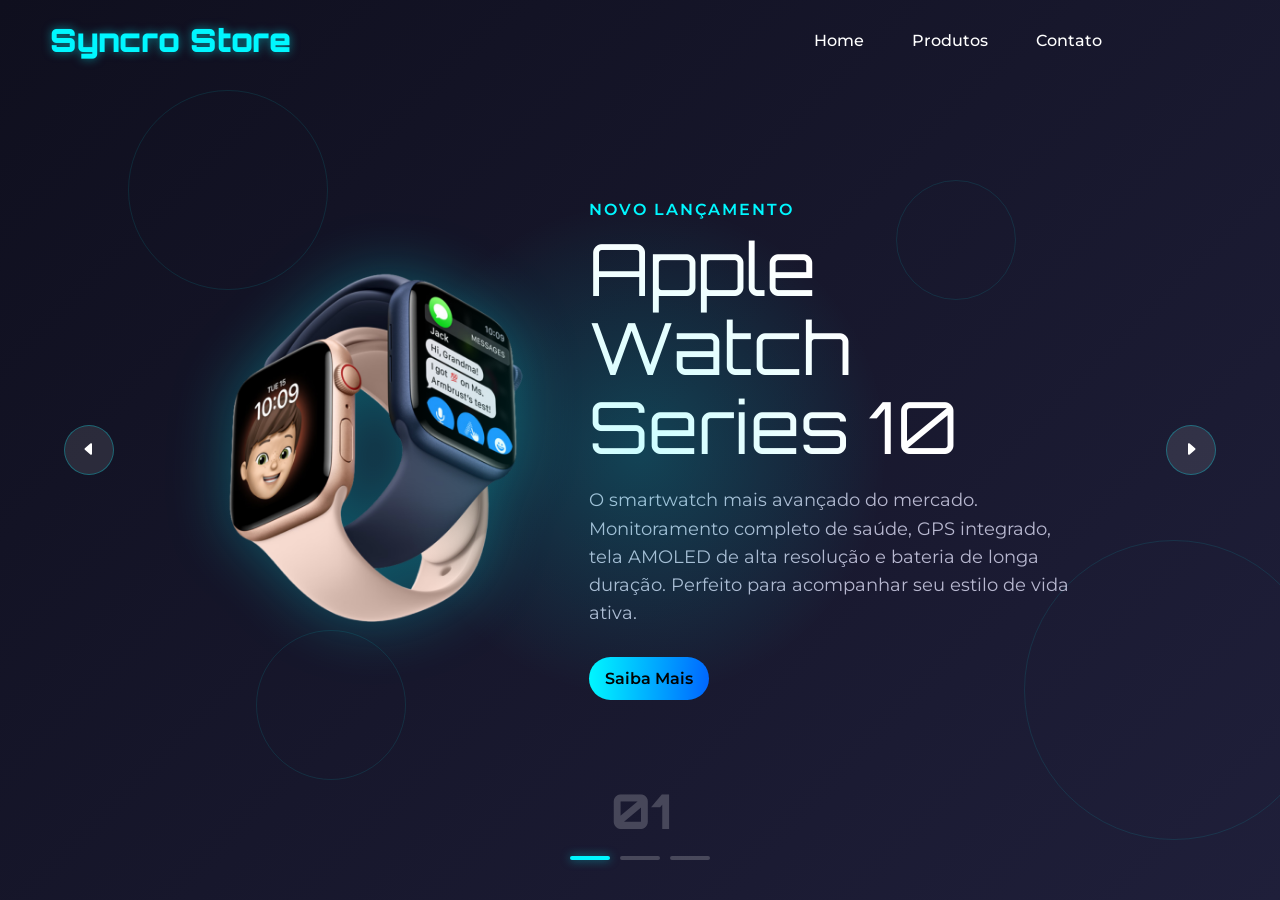
==== index.html @ ca81d356 "Initial commit" ====
<!DOCTYPE html>
<html lang="pt-br">
<head>
    <meta charset="UTF-8">
    <meta name="viewport" content="width=device-width, initial-scale=1.0">
    <meta name="theme-color" content="#0f0f1e">
    <link rel="stylesheet" href="style.css">
    <link rel="preconnect" href="https://fonts.googleapis.com">
    <link rel="preconnect" href="https://fonts.gstatic.com" crossorigin>
    <link href="https://fonts.googleapis.com/css2?family=Montserrat:ital,wght@0,100..900;1,100..900&family=Orbitron:wght@400..900&display=swap" rel="stylesheet">
    <title>Syncro Store</title>
</head>
<body>
    <header>
        <div class="logo">Syncro Store</div>
        <nav>
            <ul>
                <li>Home</li>
                <li>Produtos</li>
                <li>Contato</li>
            </ul>
        </nav>
    </header>

    <main class="container">
        <div class="tech-circle">
            <div class="circle"></div>
            <div class="circle"></div>
            <div class="circle"></div>
            <div class="circle"></div>
        </div>

        <div class="list">
            <div class="item active">

                <div class="product-img">
                    <img src="assets/apple-watch.png" alt="Image of Apple Watch">
                </div>
                <div class="content">
                    <p class="product-tag">Novo Lançamento</p>
                    <p class="product-name">Apple Watch Series 10</p>
                    <p class="product-description">O smartwatch mais avançado do mercado. Monitoramento completo de saúde, GPS integrado, tela AMOLED de alta resolução e bateria de longa duração. Perfeito para acompanhar seu estilo de vida ativa.</p>
                    <button class="btn">Saiba Mais</button>
                </div>
            </div>

            <div class="item">
                 <div class="product-img">
                    <img src="assets/air-pods.png" alt="Image of Air Pods Max">
                </div>
                <div class="content">
                    <p class="product-tag">Som Premium</p>
                    <p class="product-name">Air Pods Max</p>
                    <p class="product-description">Experimente o som em sua forma mais pura. Cancelamento de ruído adaptativo, qualidade de áudio excepcional e design ergonômico para o máximo conforto. Sua música nunca soou tão bem.</p>
                    <button class="btn">Saiba Mais</button>
                </div>
            </div>

            <div class="item">
                 <div class="product-img">
                    <img src="assets/vision-pro.png" alt="Image vision pro">
                </div>
                <div class="content">
                    <p class="product-tag">Alta Performance</p>
                    <p class="product-name">Vision Pro</p>
                    <p class="product-description">O óculos de realidade aumentada mais avançado do mercado. Experiência imersiva, interface intuitiva e design elegante para transformar sua forma de interagir com o mundo digital. Inovação ao alcance dos olhos.</p>
                    <button class="btn">Saiba Mais</button>
                </div>
            </div>
        </div>

        <div class="arrows">
            <button class="arrow-btn" id="prev">
                <svg xmlns="http://www.w3.org/2000/svg" width="16" height="16" fill="#fff" class="bi bi-caret-left-fill"
                    viewBox="0 0 16 16">
                    <path
                        d="m3.86 8.753 5.482 4.796c.646.566 1.658.106 1.658-.753V3.204a1 1 0 0 0-1.659-.753l-5.48 4.796a1 1 0 0 0 0 1.506z" />
                </svg>
            </button>
            <button class="arrow-btn" id="next">
                <svg xmlns="http://www.w3.org/2000/svg" width="16" height="16" fill="#fff" class="bi bi-caret-right-fill" viewBox="0 0 16 16">
                    <path d="m12.14 8.753-5.482 4.796c-.646.566-1.658.106-1.658-.753V3.204a1 1 0 0 1 1.659-.753l5.48 4.796a1 1 0 0 1 0 1.506z"/>
                </svg>
            </button>
        </div>

        <div class="indicators">
            <div class="numbers">01</div>
            <div class="dots">
                <div class="dot active"></div>
                <div class="dot"></div>
                <div class="dot"></div>
            </div>
        </div>
    </main>
</body>

<script src="script.js"></script>
</html>
---- style.css ----
@charset "UTF-8";
* {
    margin: 0;
    padding: 0;
    box-sizing: border-box;
    list-style: none;
    font-family: "Montserrat", sans-serif;
}

body{
    background-color: #0f0f1e;
    color: #fff;
    font-size: 16px;
    overflow: hidden;
}

header{
    position: fixed;
    width: 90vw;
    top: 0;
    padding: 20px 50px;
    display: flex;
    justify-content: space-between;
    align-items: center;
    z-index: 3;
}

.logo {
    font-family: "Orbitron", sans-serif;
    font-size: 2rem;
    font-weight: 900;
    color: #00f7ff;
    text-shadow: 0 0 10px rgba(0, 247, 255, 0.5);
}

header nav ul {
    display: flex;
    gap: 48px;
}
header nav ul li {
    position: relative;
    padding: 5px 0;
    font-weight: 500;
    cursor: pointer;
}
header nav ul li::after {
    content: '';
    position: absolute;
    left: 0;
    bottom: 0;
    width: 0;
    height: 2px;
    background-color: #00f7ff;
    transition: width 0.6s ease;
}

header nav ul li:hover::after {
    width: 100%;
}

.container {
    height: 100vh;
    position: relative;
    background: linear-gradient(135deg, #0f0f1e 0%, #1f1f3a 100%);
    overflow: hidden;
}

.container::before {
    content: '';
    position: absolute;
    width: 500px;
    height: 500px;
    border-radius: 50%;
    background: radial-gradient(circle, rgba(0, 247, 255, 0.2) 0%, rgba(15, 15, 30, 0) 70%);
    top: 50%;
    left: 50%;
    transform: translate(-50%, -50%);
    filter: blur(50%);
    z-index: 1;
    animation: pulse 5s infinite;
}

@keyframes pulse {
    0%{
        opacity: 0.5;
        transform: translate(-50%, -50%) scale(0.8);
    }
    100%{
        opacity: 1;
        transform: translate(-50%, -50%) scale(1.5);
    }
}

.list {
    width: 80%;
    height: 100%;
    margin: 0 auto;
    position: relative;
}

.item {
    position: absolute;
    inset: 0;
    display: flex;
    justify-content: center;
    align-items: center;
    opacity: 0;

    /*  ANIMAÇÃO    */
    transform: translateX(100vw);
    transition: transform 0.7s ease-in-out, opacity 0.7s ease-in-out;
}

.active {
    opacity: 1;
    transform: translateX(0);
}

.product-img {
    width: 45%;
    height: 100%;
    display: flex;
    align-items: center;
    justify-content: center;
    position: relative;
    z-index: 2;
}

.product-img img {
    max-width: 80%;
    max-height: 60%;
    filter: drop-shadow(0 0 30px rgba(0, 247, 255, 0.3));
    
    /*  ANIMAÇÃO   */
    transform: translateX(200px);
    opacity: 0;
    transition: transform 0.6s ease, opacity 0.6s ease;
    transition-delay: 0.6s;
}

.active .product-img img {
    transform: translateX(0);
    opacity: 1;
}
.content {
    width: 55%;
    padding-right: 80px;
    display: flex;
    align-items: flex-start;
    justify-content: center;
    z-index: 2;
    flex-direction: column;
}

.product-tag {
    font-size: 1rem;
    text-transform: uppercase;
    color: #00f7ff;
    font-weight: 600;
    letter-spacing: 2px;
    margin-bottom: 10px;

    /*  ANIMAÇÃO   */
    transform: translateX(200px);
    opacity: 0;
    transition: transform 0.6s ease, opacity 0.6s ease;
    transition-delay: 0.6s;
}

.active .product-tag {
    transform: translateX(0);
    opacity: 1;

}

.product-name {
    font-size: 4.5rem;
    font-family: "Orbitron", sans-serif;
    line-height: 1.1;
    margin-bottom: 20px;
/*  ANIMAÇÃO   */
    transform: translateX(200px);
    opacity: 0;
    transition: transform 0.6s ease, opacity 0.6s ease;
    transition-delay: 0.6s;
}

.active .product-name {
    transform: translateX(0);
    opacity: 1;
}

.product-description{
    font-size: 1.1rem;
    color: #b8b8d0;
    line-height: 1.6;
    margin-bottom: 30px;
    max-width: 600px;

    /*  ANIMAÇÃO   */
    transform: translateX(200px);
    opacity: 0;
    transition: transform 0.6s ease, opacity 0.6s ease;
    transition-delay: 0.6s;
}

.active .product-description {
    transform: translateX(0);
    opacity: 1;
}

.btn {
    padding: 12px 16px;
    background: linear-gradient(90deg, #00f7ff, #0066ff);
    border-radius: 30px;
    color: #000;
    font-size: 1rem;
    font-weight: 600;
    cursor: pointer;
    border: none;
    transition: all 0.3s ease;

    /*  ANIMAÇÃO   */
    transform: translateX(200px);
    opacity: 0;
    transition: transform 0.6s ease, opacity 0.6s ease;
    transition-delay: 0.6s;
}

.active .btn {
    transform: translateX(0);
    opacity: 1;
}

.btn:hover{
    opacity: 0.8;
    transform: scale(1.05);
    box-shadow: 0 0 15px rgba(0, 247, 255, 0.6);
}

.arrows {
    position: absolute;
    width: 90%;
    display: flex;
    justify-content: space-between;
    top: 50%;
    left: 50%;
    transform: translate(-50%, -50%);
    z-index: 5;
}

.arrow-btn {
    width: 50px;
    height: 50px;
    border-radius: 50%;
    cursor: pointer;
    background-color: rgba(255, 255, 255, 0.1);
    border: 1px solid #00f7ff4d;
}

.arrow-btn:hover {
    background-color: rgba(0, 247, 255, 0.2);
    border-color: #00f7ff;
}

.indicators {
    position: absolute;
    bottom: 40px;
    left: 50%;
    transform: translateX(-50%);
    display: flex;
    flex-direction: column;
    align-items: center;
    gap: 15px;
    z-index: 5;
}

.numbers {
    font-family: "Orbitron", sans-serif;
    font-size: 3rem;
    font-weight: 800;
    color: rgba(255, 255, 255, 0.2);
}
.dots {
    display: flex;
    gap: 10px;
}

.dot{
    width: 40px;
    height: 4px;
    background-color: rgba(255, 255, 255, 0.2);
    border-radius: 2px;
}

.dot.active {
    background-color: #00f7ff;
    box-shadow: 0 0 10px rgba(0, 247, 255, 0.5);
}

.tech-circle{
    position: absolute;
    top: 0;
    left: 0;
    width: 100%;
    height: 100%;
    overflow: hidden;
}

@keyframes move-circle-1 {
     0% {
        transform: translate(0, 0) scale(1);
        border-color: rgba(0, 247, 255, 0.1);
    }
    50% {
        transform: translate(-20px, -15px) scale(1.2);
        border-color: rgba(0, 247, 255, 0.3);
    }
    100% {
        transform: translate(0, 0) scale(1);
        border-color: rgba(0, 247, 255, 0.2);
    }
}

@keyframes move-circle-2 {
     0% {
        transform: translate(0, 0) scale(1);
        border-color: rgba(0, 247, 255, 0.1);
    }
    50% {
        transform: translate(-20px, -15px) scale(1.2);
        border-color: rgba(0, 247, 255, 0.3);
    }
    100% {
        transform: translate(0, 0) scale(1);
        border-color: rgba(0, 247, 255, 0.2);
    }
}

@keyframes move-circle-3 {
     0% {
        transform: translate(0, 0) scale(1);
        border-color: rgba(0, 247, 255, 0.1);
    }
    50% {
        transform: translate(-20px, -15px) scale(1.2);
        border-color: rgba(0, 247, 255, 0.3);
    }
    100% {
        transform: translate(0, 0) scale(1);
        border-color: rgba(0, 247, 255, 0.2);
    }
    
}

@keyframes move-circle-4 {
    0% {
        transform: translate(0, 0) scale(1);
        border-color: rgba(0, 247, 255, 0.1);
    }
    50% {
        transform: translate(-20px, -15px) scale(1.2);
        border-color: rgba(0, 247, 255, 0.3);
    }
    100% {
        transform: translate(0, 0) scale(1);
        border-color: rgba(0, 247, 255, 0.2);
    }
}

.circle {
    position: absolute;
    border-radius: 50%;
    border: 1px solid rgba(0, 247, 255, 0.1);
    animation-iteration-count: infinite;
    animation-timing-function: ease-in-out;
}

.circle:nth-child(1) {
    width: 200px;
    height: 200px;
    top: 10%;
    left: 10%;
    animation-name: move-circle-1;
    animation-duration: 8s;
}

.circle:nth-child(2) {
    width: 300px;
    height: 300px;
    top: 60%;
    left: 80%;
    animation-name: move-circle-2;
    animation-duration: 10s;
    animation-delay: 1s;
}

.circle:nth-child(3) {
    width: 150px;
    height: 150px;
    top: 70%;
    left: 20%;
    animation-name: move-circle-3;
    animation-duration: 9s;
    animation-delay: 2s;
}

.circle:nth-child(4) {
    width: 120px;
    height: 120px;
    top: 20%;
    left: 70%;
    animation-name: move-circle-4;
    animation-duration: 11s;
    animation-delay: 0.5s;
}
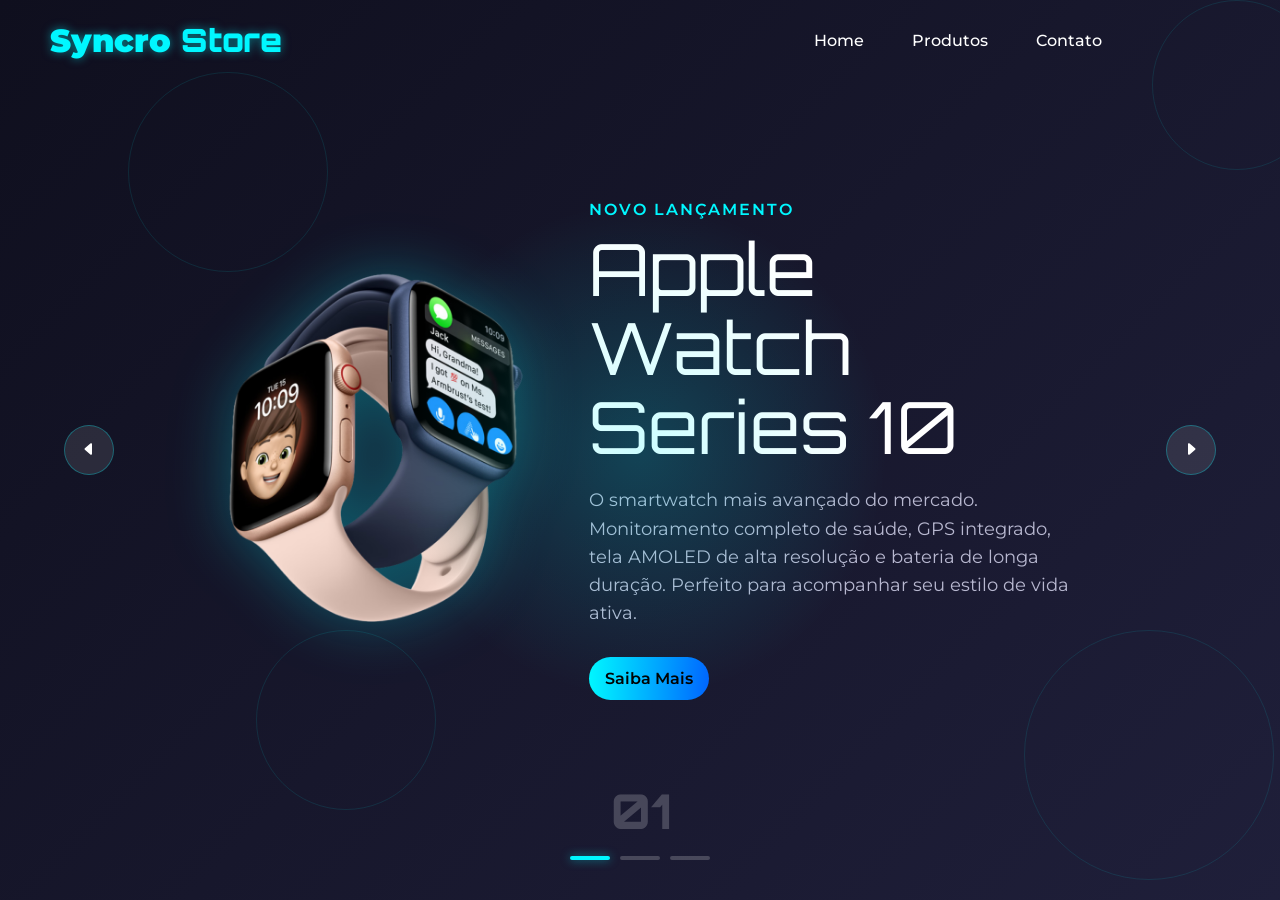
==== commit cff6dc64: "Update Project" ====
--- a/index.html
+++ b/index.html
@@ -4,21 +4,21 @@
     <meta charset="UTF-8">
     <meta name="viewport" content="width=device-width, initial-scale=1.0">
     <meta name="theme-color" content="#0f0f1e">
-    <link rel="stylesheet" href="style.css">
+    <title>Syncro Store</title>
     <link rel="preconnect" href="https://fonts.googleapis.com">
     <link rel="preconnect" href="https://fonts.gstatic.com" crossorigin>
     <link href="https://fonts.googleapis.com/css2?family=Montserrat:ital,wght@0,100..900;1,100..900&family=Orbitron:wght@400..900&display=swap" rel="stylesheet">
-    <title>Syncro Store</title>
+    <link rel="stylesheet" href="./styles/style.css">
 </head>
 <body>
     <header>
-        <div class="logo">Syncro Store</div>
+        <a href="index.html" class="logo" id="logo">
+            <span>Syncro</span> Store
+        </a>
         <nav>
-            <ul>
-                <li>Home</li>
-                <li>Produtos</li>
-                <li>Contato</li>
-            </ul>
+            <a href="index.html">Home</a>
+            <a href="produtos.html">Produtos</a>
+            <a href="contato.html">Contato</a>
         </nav>
     </header>
 
@@ -95,5 +95,5 @@
     </main>
 </body>
 
-<script src="script.js"></script>
+<script src="./scripts/script.js"></script>
 </html>
--- a/styles/style.css
+++ b/styles/style.css
@@ -0,0 +1,422 @@
+@charset "UTF-8";
+* {
+    margin: 0;
+    padding: 0;
+    box-sizing: border-box;
+    list-style: none;
+    font-family: "Montserrat", sans-serif;
+}
+
+body{
+    background-color: #0f0f1e;
+    color: #fff;
+    font-size: 16px;
+    overflow: hidden;
+}
+
+header{
+    position: fixed;
+    width: 90vw;
+    top: 0;
+    padding: 20px 50px;
+    display: flex;
+    justify-content: space-between;
+    align-items: center;
+    z-index: 3;
+}
+
+header a.logo {
+    font-family: "Orbitron", sans-serif;
+    font-size: 2rem;
+    font-weight: 900;
+    color: #00f7ff;
+    text-shadow: 0 0 10px rgba(0, 247, 255, 0.5);
+    cursor: pointer;
+    text-decoration: none;
+}
+
+header nav {
+    display: flex;
+    gap: 48px;
+}
+header nav a {
+    position: relative;
+    padding: 5px 0;
+    font-weight: 500;
+    cursor: pointer;
+    text-decoration: none;
+    color: inherit;
+}
+header nav a::after {
+    content: '';
+    position: absolute;
+    left: 0;
+    bottom: 0;
+    width: 0;
+    height: 2px;
+    background-color: #00f7ff;
+    transition: width 0.6s ease;
+}
+
+header nav a:hover::after {
+    width: 100%;
+}
+
+.container {
+    height: 100vh;
+    position: relative;
+    background: linear-gradient(135deg, #0f0f1e 0%, #1f1f3a 100%);
+    overflow: hidden;
+}
+
+.container::before {
+    content: '';
+    position: absolute;
+    width: 500px;
+    height: 500px;
+    border-radius: 50%;
+    background: radial-gradient(circle, rgba(0, 247, 255, 0.2) 0%, rgba(15, 15, 30, 0) 70%);
+    top: 50%;
+    left: 50%;
+    transform: translate(-50%, -50%);
+    filter: blur(50%);
+    z-index: 1;
+    animation: pulse 5s infinite;
+}
+
+@keyframes pulse {
+    0%{
+        opacity: 0.5;
+        transform: translate(-50%, -50%) scale(0.8);
+    }
+    100%{
+        opacity: 1;
+        transform: translate(-50%, -50%) scale(1.5);
+    }
+}
+
+.list {
+    width: 80%;
+    height: 100%;
+    margin: 0 auto;
+    position: relative;
+}
+
+.item {
+    position: absolute;
+    inset: 0;
+    display: flex;
+    justify-content: center;
+    align-items: center;
+    opacity: 0;
+
+    /*  ANIMAÇÃO    */
+    transform: translateX(100vw);
+    transition: transform 0.7s ease-in-out, opacity 0.7s ease-in-out;
+}
+
+.active {
+    opacity: 1;
+    transform: translateX(0);
+}
+
+.product-img {
+    width: 45%;
+    height: 100%;
+    display: flex;
+    align-items: center;
+    justify-content: center;
+    position: relative;
+    z-index: 2;
+}
+
+.product-img img {
+    max-width: 80%;
+    max-height: 60%;
+    filter: drop-shadow(0 0 30px rgba(0, 247, 255, 0.3));
+    
+    /*  ANIMAÇÃO   */
+    transform: translateX(200px);
+    opacity: 0;
+    transition: transform 0.6s ease, opacity 0.6s ease;
+    transition-delay: 0.6s;
+}
+
+.active .product-img img {
+    transform: translateX(0);
+    opacity: 1;
+}
+.content {
+    width: 55%;
+    padding-right: 80px;
+    display: flex;
+    align-items: flex-start;
+    justify-content: center;
+    z-index: 2;
+    flex-direction: column;
+}
+
+.product-tag {
+    font-size: 1rem;
+    text-transform: uppercase;
+    color: #00f7ff;
+    font-weight: 600;
+    letter-spacing: 2px;
+    margin-bottom: 10px;
+
+    /*  ANIMAÇÃO   */
+    transform: translateX(200px);
+    opacity: 0;
+    transition: transform 0.6s ease, opacity 0.6s ease;
+    transition-delay: 0.6s;
+}
+
+.active .product-tag {
+    transform: translateX(0);
+    opacity: 1;
+
+}
+
+.product-name {
+    font-size: 4.5rem;
+    font-family: "Orbitron", sans-serif;
+    line-height: 1.1;
+    margin-bottom: 20px;
+/*  ANIMAÇÃO   */
+    transform: translateX(200px);
+    opacity: 0;
+    transition: transform 0.6s ease, opacity 0.6s ease;
+    transition-delay: 0.6s;
+}
+
+.active .product-name {
+    transform: translateX(0);
+    opacity: 1;
+}
+
+.product-description{
+    font-size: 1.1rem;
+    color: #b8b8d0;
+    line-height: 1.6;
+    margin-bottom: 30px;
+    max-width: 600px;
+
+    /*  ANIMAÇÃO   */
+    transform: translateX(200px);
+    opacity: 0;
+    transition: transform 0.6s ease, opacity 0.6s ease;
+    transition-delay: 0.6s;
+}
+
+.active .product-description {
+    transform: translateX(0);
+    opacity: 1;
+}
+
+.btn {
+    padding: 12px 16px;
+    background: linear-gradient(90deg, #00f7ff, #0066ff);
+    border-radius: 30px;
+    color: #000;
+    font-size: 1rem;
+    font-weight: 600;
+    cursor: pointer;
+    border: none;
+    transition: all 0.3s ease;
+
+    /*  ANIMAÇÃO   */
+    transform: translateX(200px);
+    opacity: 0;
+    transition: transform 0.6s ease, opacity 0.6s ease;
+    transition-delay: 0.6s;
+}
+
+.active .btn {
+    transform: translateX(0);
+    opacity: 1;
+}
+
+.btn:hover{
+    opacity: 0.8;
+    transform: scale(1.05);
+    box-shadow: 0 0 15px rgba(0, 247, 255, 0.6);
+}
+
+.arrows {
+    position: absolute;
+    width: 90%;
+    display: flex;
+    justify-content: space-between;
+    top: 50%;
+    left: 50%;
+    transform: translate(-50%, -50%);
+    z-index: 5;
+}
+
+.arrow-btn {
+    width: 50px;
+    height: 50px;
+    border-radius: 50%;
+    cursor: pointer;
+    background-color: rgba(255, 255, 255, 0.1);
+    border: 1px solid #00f7ff4d;
+}
+
+.arrow-btn:hover {
+    background-color: rgba(0, 247, 255, 0.2);
+    border-color: #00f7ff;
+}
+
+.indicators {
+    position: absolute;
+    bottom: 40px;
+    left: 50%;
+    transform: translateX(-50%);
+    display: flex;
+    flex-direction: column;
+    align-items: center;
+    gap: 15px;
+    z-index: 5;
+}
+
+.numbers {
+    font-family: "Orbitron", sans-serif;
+    font-size: 3rem;
+    font-weight: 800;
+    color: rgba(255, 255, 255, 0.2);
+}
+.dots {
+    display: flex;
+    gap: 10px;
+}
+
+.dot{
+    width: 40px;
+    height: 4px;
+    background-color: rgba(255, 255, 255, 0.2);
+    border-radius: 2px;
+}
+
+.dot.active {
+    background-color: #00f7ff;
+    box-shadow: 0 0 10px rgba(0, 247, 255, 0.5);
+}
+
+.tech-circle{
+    position: absolute;
+    top: 0;
+    left: 0;
+    width: 100%;
+    height: 100%;
+    overflow: hidden;
+}
+
+@keyframes move-circle-1 {
+     0% {
+        transform: translate(0, 0) scale(1);
+        border-color: rgba(0, 247, 255, 0.1);
+    }
+    50% {
+        transform: translate(-20px, -15px) scale(1.3);
+        border-color: rgba(0, 247, 255, 0.2);
+    }
+    100% {
+        transform: translate(0, 0) scale(1);
+        border-color: rgba(0, 247, 255, 0.1);
+    }
+}
+
+@keyframes move-circle-2 {
+     0% {
+        transform: translate(0, 0) scale(1.5);
+        border-color: rgba(0, 247, 255, 0.1);
+    }
+    50% {
+        transform: translate(-20px, -15px) scale(1);
+        border-color: rgba(0, 247, 255, 0.2);
+    }
+    100% {
+        transform: translate(0, 0) scale(1.5);
+        border-color: rgba(0, 247, 255, 0.1);
+    }
+}
+
+@keyframes move-circle-3 {
+     0% {
+        transform: translate(0, 0) scale(1);
+        border-color: rgba(0, 247, 255, 0.1);
+    }
+    50% {
+        transform: translate(-20px, -15px) scale(1.9);
+        border-color: rgba(0, 247, 255, 0.2);
+    }
+    100% {
+        transform: translate(0, 0) scale(1);
+        border-color: rgba(0, 247, 255, 0.1);
+    }
+    
+}
+
+@keyframes move-circle-4 {
+    0% {
+        transform: translate(0, 0) scale(1);
+        border-color: rgba(0, 247, 255, 0.1);
+    }
+    50% {
+        transform: translate(-20px, -15px) scale(1.6);
+        border-color: rgba(0, 247, 255, 0.19);
+    }
+    100% {
+        transform: translate(0, 0) scale(1);
+        border-color: rgba(0, 247, 255, 0.1);
+    }
+}
+
+.circle {
+    position: absolute;
+    border-radius: 50%;
+    border: 1px solid rgba(0, 247, 255, 0.1);
+    animation-iteration-count: infinite;
+    animation-timing-function: ease-in-out;
+}
+
+.circle:nth-child(1) {
+    width: 200px;
+    height: 200px;
+    top: 8%;
+    left: 10%;
+    animation-name: move-circle-1;
+    animation-duration: 8s;
+    animation-name: 1s;
+}
+
+.circle:nth-child(2) {
+    width: 250px;
+    height: 250px;
+    top: 70%;
+    left: 80%;
+    animation-name: move-circle-2;
+    animation-duration: 10s;
+    animation-delay: 1s;
+}
+
+.circle:nth-child(3) {
+    width: 180px;
+    height: 180px;
+    top: 70%;
+    left: 20%;
+    animation-name: move-circle-3;
+    animation-duration: 9s;
+    animation-delay: 2s;
+}
+
+.circle:nth-child(4) {
+    width: 170px;
+    height: 170px;
+    top: 0%;
+    left: 90%;
+    animation-name: move-circle-4;
+    animation-duration: 11s;
+    animation-delay: 0.5s;
+}
+
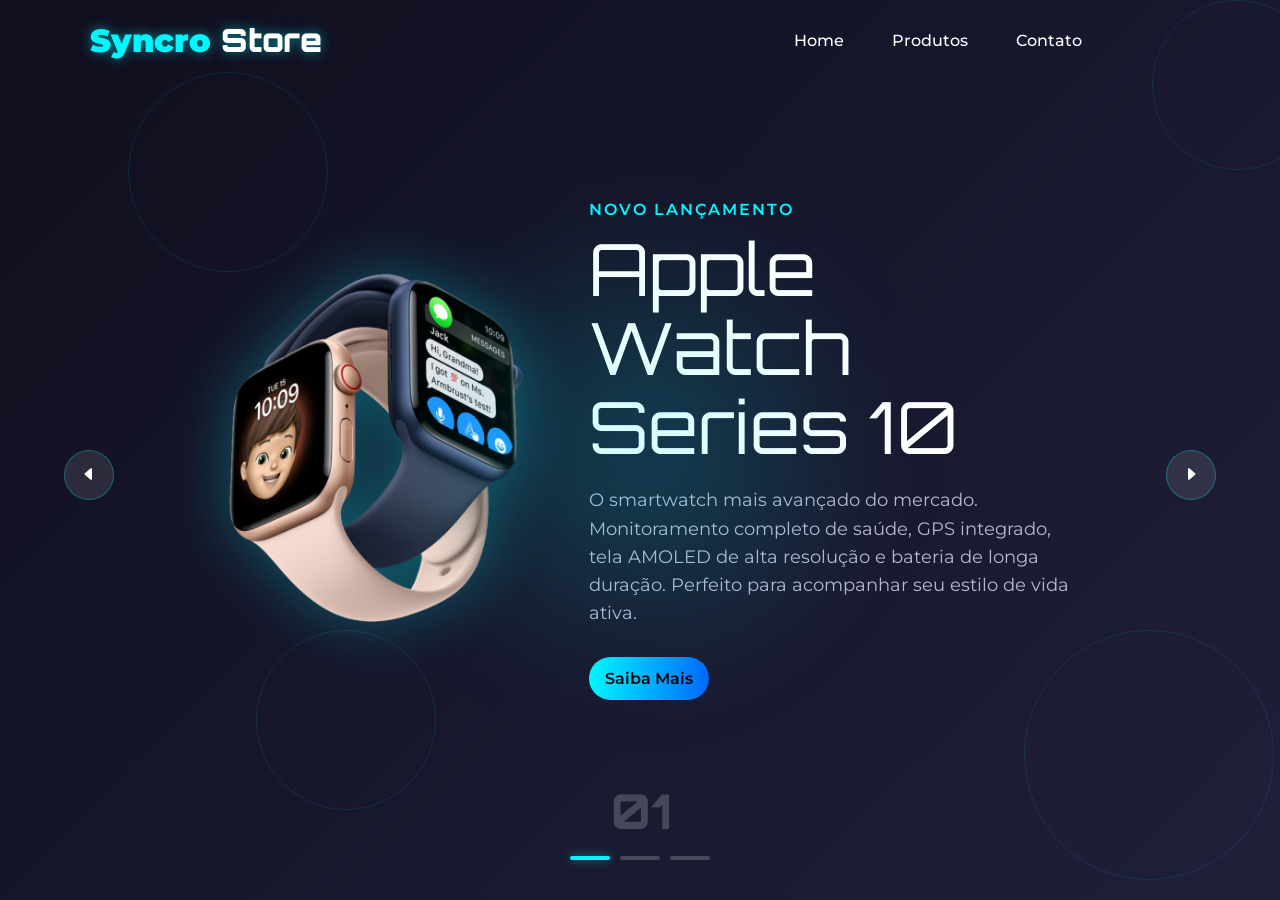
==== commit 38fccd1c: "Update Responsiviness" ====
--- a/index.html
+++ b/index.html
@@ -9,6 +9,7 @@
     <link rel="preconnect" href="https://fonts.gstatic.com" crossorigin>
     <link href="https://fonts.googleapis.com/css2?family=Montserrat:ital,wght@0,100..900;1,100..900&family=Orbitron:wght@400..900&display=swap" rel="stylesheet">
     <link rel="stylesheet" href="./styles/style.css">
+    <link rel="stylesheet" href="./styles/responsive.css">
 </head>
 <body>
     <header>
@@ -50,7 +51,7 @@
                 </div>
                 <div class="content">
                     <p class="product-tag">Som Premium</p>
-                    <p class="product-name">Air Pods Max</p>
+                    <p class="product-name">AirPods Max</p>
                     <p class="product-description">Experimente o som em sua forma mais pura. Cancelamento de ruído adaptativo, qualidade de áudio excepcional e design ergonômico para o máximo conforto. Sua música nunca soou tão bem.</p>
                     <button class="btn">Saiba Mais</button>
                 </div>
--- a/styles/style.css
+++ b/styles/style.css
@@ -1,4 +1,5 @@
 @charset "UTF-8";
+
 * {
     margin: 0;
     padding: 0;
@@ -12,27 +13,55 @@
     color: #fff;
     font-size: 16px;
     overflow: hidden;
+    opacity: 0;
+    animation: pageReveal 0.9s ease-out forwards;
+}
+
+@keyframes pageReveal {
+    from {
+        opacity: 0;
+        transform: translateY(12px);
+    }
+    to {
+        opacity: 1;
+        transform: translateY(0);
+    }
 }
 
 header{
     position: fixed;
     width: 90vw;
     top: 0;
-    padding: 20px 50px;
+    padding: 20px 70px;
     display: flex;
     justify-content: space-between;
     align-items: center;
     z-index: 3;
-}
-
-header a.logo {
+    opacity: 0;
+    transform: translateY(-16px);
+    animation: headerDropIn 0.8s ease-out 0.2s forwards;
+}
+
+@keyframes headerDropIn {
+    to {
+        opacity: 1;
+        transform: translateY(0);
+    }
+}
+
+.logo {
     font-family: "Orbitron", sans-serif;
     font-size: 2rem;
+    padding-left: 20px;
     font-weight: 900;
-    color: #00f7ff;
-    text-shadow: 0 0 10px rgba(0, 247, 255, 0.5);
+    color: #fff;
+    text-shadow: 0 0 12px rgba(0, 247, 255, 0.5);
     cursor: pointer;
     text-decoration: none;
+}
+
+.logo span {
+    color: #00f7ff;
 }
 
 header nav {
@@ -79,7 +108,7 @@
     top: 50%;
     left: 50%;
     transform: translate(-50%, -50%);
-    filter: blur(50%);
+    filter: blur(50px);
     z-index: 1;
     animation: pulse 5s infinite;
 }
@@ -251,6 +280,8 @@
     left: 50%;
     transform: translate(-50%, -50%);
     z-index: 5;
+    opacity: 0;
+    animation: fadeInUp 0.7s ease-out 0.45s forwards;
 }
 
 .arrow-btn {
@@ -277,6 +308,19 @@
     align-items: center;
     gap: 15px;
     z-index: 5;
+    opacity: 0;
+    animation: fadeInUp 0.7s ease-out 0.55s forwards;
+}
+
+@keyframes fadeInUp {
+    from {
+        opacity: 0;
+        transform: translate(-50%, 10px);
+    }
+    to {
+        opacity: 1;
+        transform: translate(-50%, 0);
+    }
 }
 
 .numbers {
@@ -354,7 +398,6 @@
         transform: translate(0, 0) scale(1);
         border-color: rgba(0, 247, 255, 0.1);
     }
-    
 }
 
 @keyframes move-circle-4 {
@@ -387,7 +430,7 @@
     left: 10%;
     animation-name: move-circle-1;
     animation-duration: 8s;
-    animation-name: 1s;
+    animation-delay: 1s;
 }
 
 .circle:nth-child(2) {
@@ -418,5 +461,4 @@
     animation-name: move-circle-4;
     animation-duration: 11s;
     animation-delay: 0.5s;
-}
-
+}
--- a/styles/responsive.css
+++ b/styles/responsive.css
@@ -0,0 +1,458 @@
+/* Responsividade global (tablet e celular) */
+/* Mantém desktop inalterado ao atuar apenas por media queries */
+
+/* ===== TABLET ===== */
+@media (max-width: 1024px) {
+    body {
+        overflow-x: hidden;
+    }
+
+    header {
+        width: 100%;
+        padding: 16px 24px;
+        gap: 12px;
+        flex-wrap: wrap;
+        justify-content: center;
+    }
+
+    .logo {
+        font-size: 1.7rem;
+        padding-left: 0;
+        text-align: center;
+    }
+
+    header nav,
+    nav {
+        width: 100%;
+        display: flex;
+        justify-content: center;
+        flex-wrap: wrap;
+        gap: 18px;
+    }
+
+    .container {
+        width: 100%;
+    }
+
+    /* Home */
+    .list {
+        width: 92%;
+        padding-top: 86px;
+    }
+
+    .item {
+        gap: 24px;
+    }
+
+    .product-img img {
+        max-width: 92%;
+        max-height: 52%;
+    }
+
+    .content {
+        padding-right: 16px;
+    }
+
+    .product-name {
+        font-size: 3.1rem;
+    }
+
+    .product-description {
+        font-size: 1rem;
+        line-height: 1.5;
+    }
+
+    .arrows {
+        width: 96%;
+    }
+
+    .indicators {
+        bottom: 20px;
+    }
+
+    .numbers {
+        font-size: 2.3rem;
+    }
+
+    /* Produtos */
+    .products-hero {
+        padding: 6rem 1.5rem 1rem;
+        width: 100vw;
+        margin: 20px 0px;
+    }
+
+    .page-title {
+        font-size: 2.8rem;
+    }
+
+    .filters {
+        padding: 1.2rem 1rem;
+        gap: 0.65rem;
+    }
+
+    .products-grid {
+        grid-template-columns: repeat(2, minmax(0, 1fr));
+        padding: 1.4rem 1.4rem 2.5rem;
+        gap: 1.1rem;
+    }
+
+    .product-card {
+        padding: 1.35rem;
+    }
+
+    .card-img {
+        width: 165px;
+        height: 165px;
+    }
+
+    /* Contato */
+    .hero {
+        padding: 18px 10px;
+    }
+
+    .hero-subtitle {
+        font-size: 0.98rem;
+    }
+
+    .contact-grid {
+        grid-template-columns: repeat(2, minmax(0, 1fr));
+    }
+
+    .form-section {
+        padding: 22px;
+    }
+}
+
+@media (max-width: 940px) {
+    .container {
+        margin-top: 0px;
+    }
+
+    .contact-grid {
+        grid-template-columns: 1fr;
+    }
+}
+
+
+/* ===== CELULAR ===== */
+@media (max-width: 768px) {
+    header {
+        position: fixed;
+        padding: 12px 12px;
+        flex-direction: column;
+        align-items: center;
+        gap: 8px;
+    }
+
+    .logo {
+        font-size: 1.35rem;
+    }
+
+    header nav,
+    nav {
+        gap: 10px;
+    }
+
+    header nav a,
+    nav a {
+        font-size: 0.9rem;
+        padding: 4px 0;
+    }
+
+    /* Home */
+    .container {
+        height: 100vh;
+    }
+
+    .list {
+        width: 94%;
+        height: 100%;
+        padding-top: 130px;
+    }
+
+    .item {
+        flex-direction: column;
+        justify-content: flex-start;
+        align-items: center;
+        inset: 0;
+        padding-top: 8px;
+    }
+
+    .product-img {
+        width: 100%;
+        height: 32%;
+    }
+
+    .product-img img {
+        max-height: 96%;
+        max-width: 74%;
+    }
+
+    .content {
+        width: 100%;
+        align-items: center;
+        text-align: center;
+        padding: 0 8px 70px;
+    }
+
+    .product-tag {
+        font-size: 0.8rem;
+        margin-bottom: 8px;
+    }
+
+    .product-name {
+        font-size: 2rem;
+        margin-bottom: 12px;
+    }
+
+    .product-description {
+        font-size: 0.92rem;
+        line-height: 1.45;
+        margin-bottom: 16px;
+        max-width: 95%;
+    }
+
+    .btn {
+        width: 100%;
+        max-width: 230px;
+        font-size: 0.9rem;
+    }
+
+    .arrows {
+        top: auto;
+        bottom: 88px;
+        width: 92%;
+        transform: translateX(-50%);
+    }
+
+    .arrow-btn {
+        width: 40px;
+        height: 40px;
+    }
+
+    .indicators {
+        bottom: 18px;
+        gap: 8px;
+    }
+
+    .numbers {
+        font-size: 1.5rem;
+    }
+
+    .dot {
+        width: 24px;
+    }
+
+    .circle:nth-child(1),
+    .circle:nth-child(2),
+    .circle:nth-child(3),
+    .circle:nth-child(4) {
+        transform: scale(0.8);
+    }
+
+    /* Produtos */
+    body {
+        position: static;
+    }
+
+    .products-hero {
+        padding: 1rem 1rem 1rem;
+    }
+
+    .page-title {
+        font-size: 2rem;
+    }
+
+    .page-subtitle {
+        font-size: 0.95rem;
+    }
+
+    .filters {
+        padding: 0.9rem 0.8rem;
+        gap: 0.55rem;
+    }
+
+    .filter-btn {
+        font-size: 0.75rem;
+        padding: 0.5rem 0.9rem;
+    }
+
+    .products-grid {
+        grid-template-columns: 1fr;
+        padding: 1rem 1rem 2rem;
+        gap: 1rem;
+    }
+
+    .product-card {
+        border-radius: 16px;
+        padding: 1.1rem;
+    }
+
+    .card-img {
+        width: 140px;
+        height: 140px;
+    }
+
+    .btn-pulse {
+        width: 100%;
+        max-width: 220px;
+    }
+
+    /* Contato */
+    .container {
+        width: min(1200px, 95%);
+        margin: 0 auto 26px;
+        padding-top: 90px;
+    }
+
+    .hero-title {
+        font-size: 1.85rem;
+    }
+
+    .hero-subtitle {
+        font-size: 0.92rem;
+        line-height: 1.55;
+    }
+
+    .contact-grid {
+        grid-template-columns: 1fr;
+        gap: 12px;
+    }
+
+    .contact-card {
+        padding: 16px;
+    }
+
+    .form-section {
+        padding: 16px;
+        border-radius: 14px;
+    }
+
+    .form-section h2 {
+        font-size: 1.1rem;
+    }
+
+    .btn-submit {
+        width: 100%;
+    }
+
+    footer {
+        width: 95%;
+        font-size: 0.83rem;
+    }
+}
+
+/* ===== CELULAR PEQUENO ===== */
+@media (max-width: 480px) {
+    .logo {
+        font-size: 1.15rem;
+    }
+
+    header nav,
+    nav {
+        gap: 8px;
+    }
+
+    header nav a,
+    nav a {
+        font-size: 0.82rem;
+    }
+
+    /* Home */
+    .list {
+        padding-top: 120px;
+    }
+
+    .product-img {
+        height: 30%;
+    }
+
+    .product-img img {
+        max-width: 68%;
+    }
+
+    .product-name {
+        font-size: 1.55rem;
+    }
+
+    .product-description {
+        font-size: 0.84rem;
+        margin-bottom: 12px;
+    }
+
+    .btn {
+        font-size: 0.82rem;
+        padding: 10px 12px;
+    }
+
+    .arrows {
+        bottom: 82px;
+    }
+
+    .arrow-btn {
+        width: 36px;
+        height: 36px;
+    }
+
+    .numbers {
+        font-size: 1.2rem;
+    }
+
+    .dot {
+        width: 18px;
+        height: 3px;
+    }
+
+    /* Produtos */
+    .products-hero {
+        padding-top: 8px;
+    }
+
+    .page-title {
+        font-size: 1.65rem;
+    }
+
+    .page-subtitle {
+        font-size: 0.87rem;
+    }
+
+    .filter-btn {
+        width: 100%;
+        max-width: 250px;
+    }
+
+    .card-img {
+        width: 122px;
+        height: 122px;
+    }
+
+    .card-category {
+        font-size: 0.7rem;
+        letter-spacing: 1.2px;
+    }
+
+    /* Contato */
+    .hero-tag {
+        font-size: 0.74rem;
+        letter-spacing: 1.4px;
+    }
+
+    .hero-title {
+        font-size: 1.55rem;
+    }
+
+    .hero-subtitle {
+        font-size: 0.86rem;
+    }
+
+    .form-input,
+    .form-textarea {
+        padding: 10px 11px;
+        font-size: 0.9rem;
+    }
+
+    .btn-submit {
+        padding: 11px 14px;
+        font-size: 0.9rem;
+    }
+}
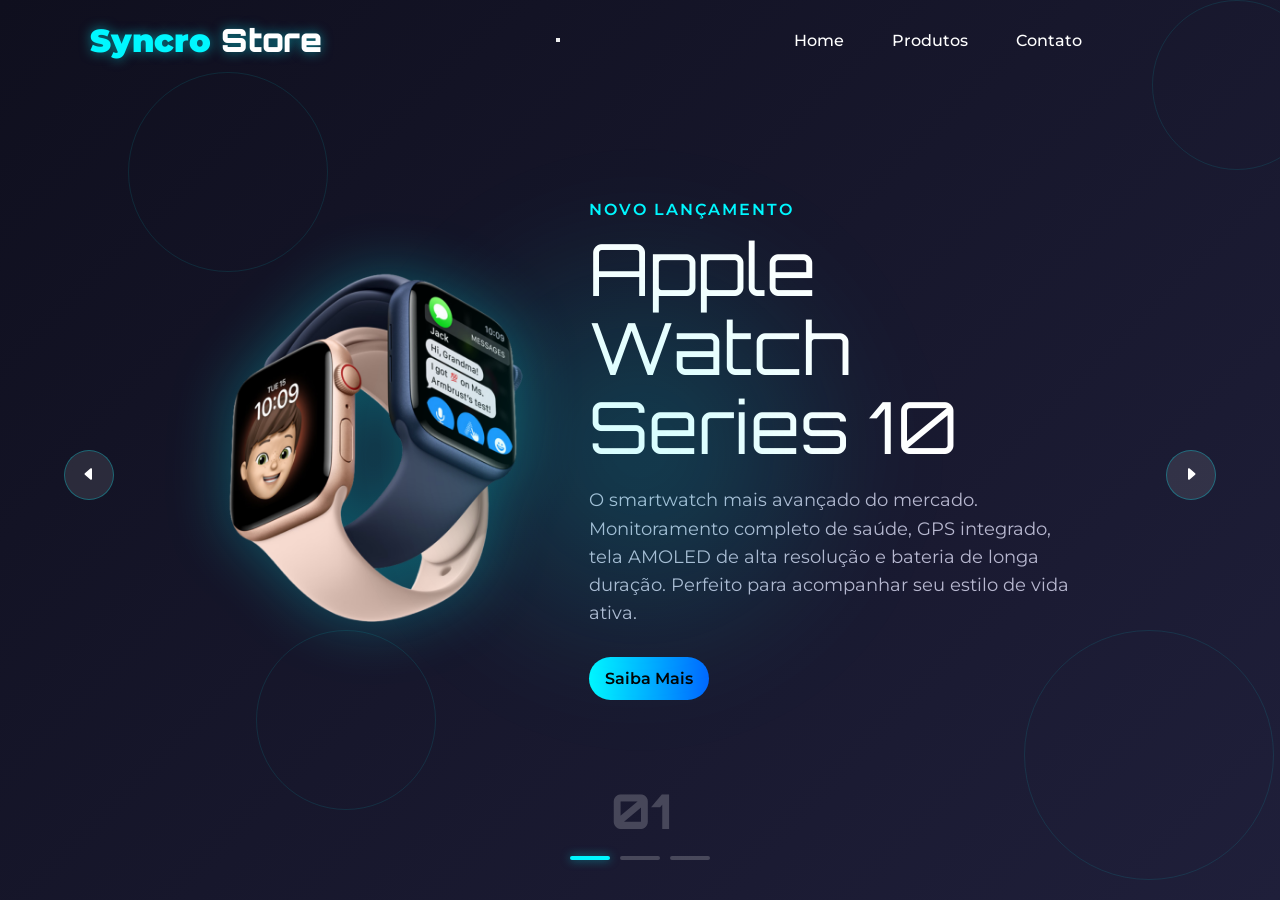
==== commit 1680d422: "Update Menu hamburguer" ====
--- a/index.html
+++ b/index.html
@@ -16,7 +16,12 @@
         <a href="index.html" class="logo" id="logo">
             <span>Syncro</span> Store
         </a>
-        <nav>
+        <button class="menu-toggle" type="button" aria-label="Abrir menu" aria-expanded="false" aria-controls="main-nav">
+            <span></span>
+            <span></span>
+            <span></span>
+        </button>
+        <nav id="main-nav">
             <a href="index.html">Home</a>
             <a href="produtos.html">Produtos</a>
             <a href="contato.html">Contato</a>
--- a/styles/responsive.css
+++ b/styles/responsive.css
@@ -12,22 +12,99 @@
         padding: 16px 24px;
         gap: 12px;
         flex-wrap: wrap;
-        justify-content: center;
+        justify-content: space-between;
+        align-items: center;
     }
 
     .logo {
         font-size: 1.7rem;
         padding-left: 0;
-        text-align: center;
+        text-align: left;
+    }
+
+    .menu-toggle {
+        width: 44px;
+        height: 44px;
+        border: 1px solid rgba(0, 247, 255, 0.35);
+        background: rgba(15, 15, 30, 0.9);
+        border-radius: 10px;
+        display: flex;
+        flex-direction: column;
+        justify-content: center;
+        align-items: center;
+        gap: 5px;
+        cursor: pointer;
+        z-index: 30;
+    }
+
+    .menu-toggle span {
+        width: 20px;
+        height: 2px;
+        background: #00f7ff;
+        border-radius: 2px;
+        transition: transform 0.3s ease, opacity 0.3s ease;
+    }
+
+    body.menu-open .menu-toggle span:nth-child(1) {
+        transform: translateY(7px) rotate(45deg);
+    }
+
+    body.menu-open .menu-toggle span:nth-child(2) {
+        opacity: 0;
+    }
+
+    body.menu-open .menu-toggle span:nth-child(3) {
+        transform: translateY(-7px) rotate(-45deg);
     }
 
     header nav,
     nav {
         width: 100%;
         display: flex;
+        flex-direction: column;
+        align-items: center;
         justify-content: center;
-        flex-wrap: wrap;
-        gap: 18px;
+        flex-wrap: nowrap;
+        gap: 14px;
+        max-height: 0;
+        overflow: hidden;
+        opacity: 0;
+        pointer-events: none;
+        transition: max-height 0.35s ease, opacity 0.25s ease;
+    }
+
+    body.menu-open header nav,
+    body.menu-open nav {
+        max-height: 240px;
+        opacity: 1;
+        pointer-events: auto;
+        margin-top: 8px;
+    }
+
+    body.menu-open::before {
+        content: "";
+        position: fixed;
+        inset: 0;
+        background: rgba(7, 10, 20, 0.45);
+        backdrop-filter: blur(6px);
+        -webkit-backdrop-filter: blur(6px);
+        z-index: 20;
+        pointer-events: none;
+    }
+
+    body.menu-open header {
+        z-index: 30;
+    }
+
+    header nav a,
+    nav a {
+        width: 100%;
+        max-width: 300px;
+        text-align: center;
+        padding: 10px 12px;
+        border-radius: 10px;
+        background: rgba(0, 247, 255, 0.08);
+        border: 1px solid rgba(0, 247, 255, 0.15);
     }
 
     .container {
@@ -139,13 +216,18 @@
     header {
         position: fixed;
         padding: 12px 12px;
-        flex-direction: column;
+        flex-direction: row;
         align-items: center;
         gap: 8px;
     }
 
     .logo {
         font-size: 1.35rem;
+    }
+
+    .menu-toggle {
+        width: 40px;
+        height: 40px;
     }
 
     header nav,
@@ -153,10 +235,15 @@
         gap: 10px;
     }
 
+    body.menu-open header nav,
+    body.menu-open nav {
+        max-height: 280px;
+    }
+
     header nav a,
     nav a {
         font-size: 0.9rem;
-        padding: 4px 0;
+        padding: 10px 12px;
     }
 
     /* Home */
@@ -348,6 +435,11 @@
         font-size: 1.15rem;
     }
 
+    .menu-toggle {
+        width: 38px;
+        height: 38px;
+    }
+
     header nav,
     nav {
         gap: 8px;
